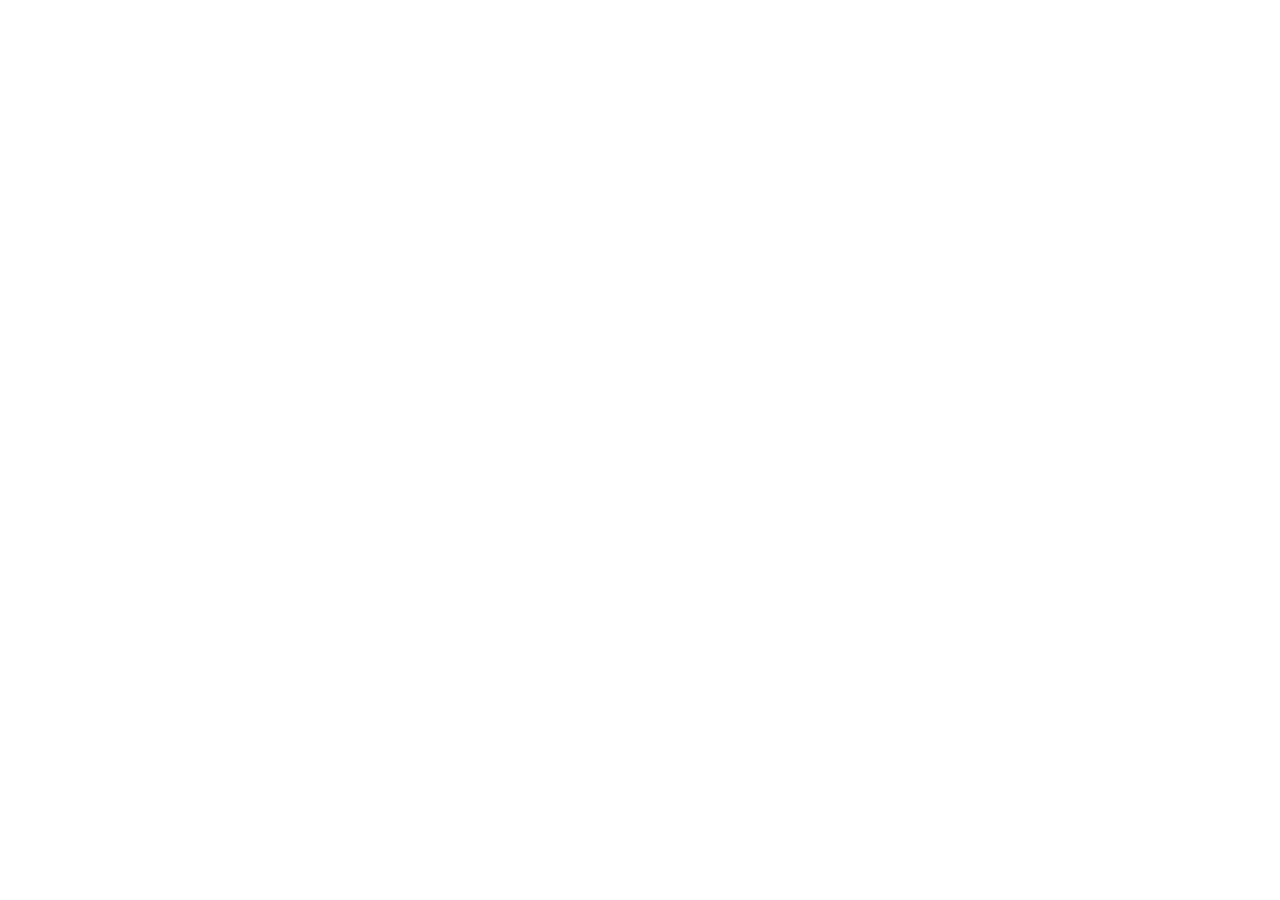
==== calendar.html @ 25cab40b "Add files via upload" ====
<!doctype html><html lang="en"><head><meta charset="utf-8"><meta name="viewport" content="width=device-width,initial-scale=1"><meta name="description" content="IPOFINDS IPO intelligence dashboard"><title>IPOFINDS</title><link rel="stylesheet" href="assets/style.css"></head><body><div id="app"></div><script src="assets/app.js"></script></body></html>
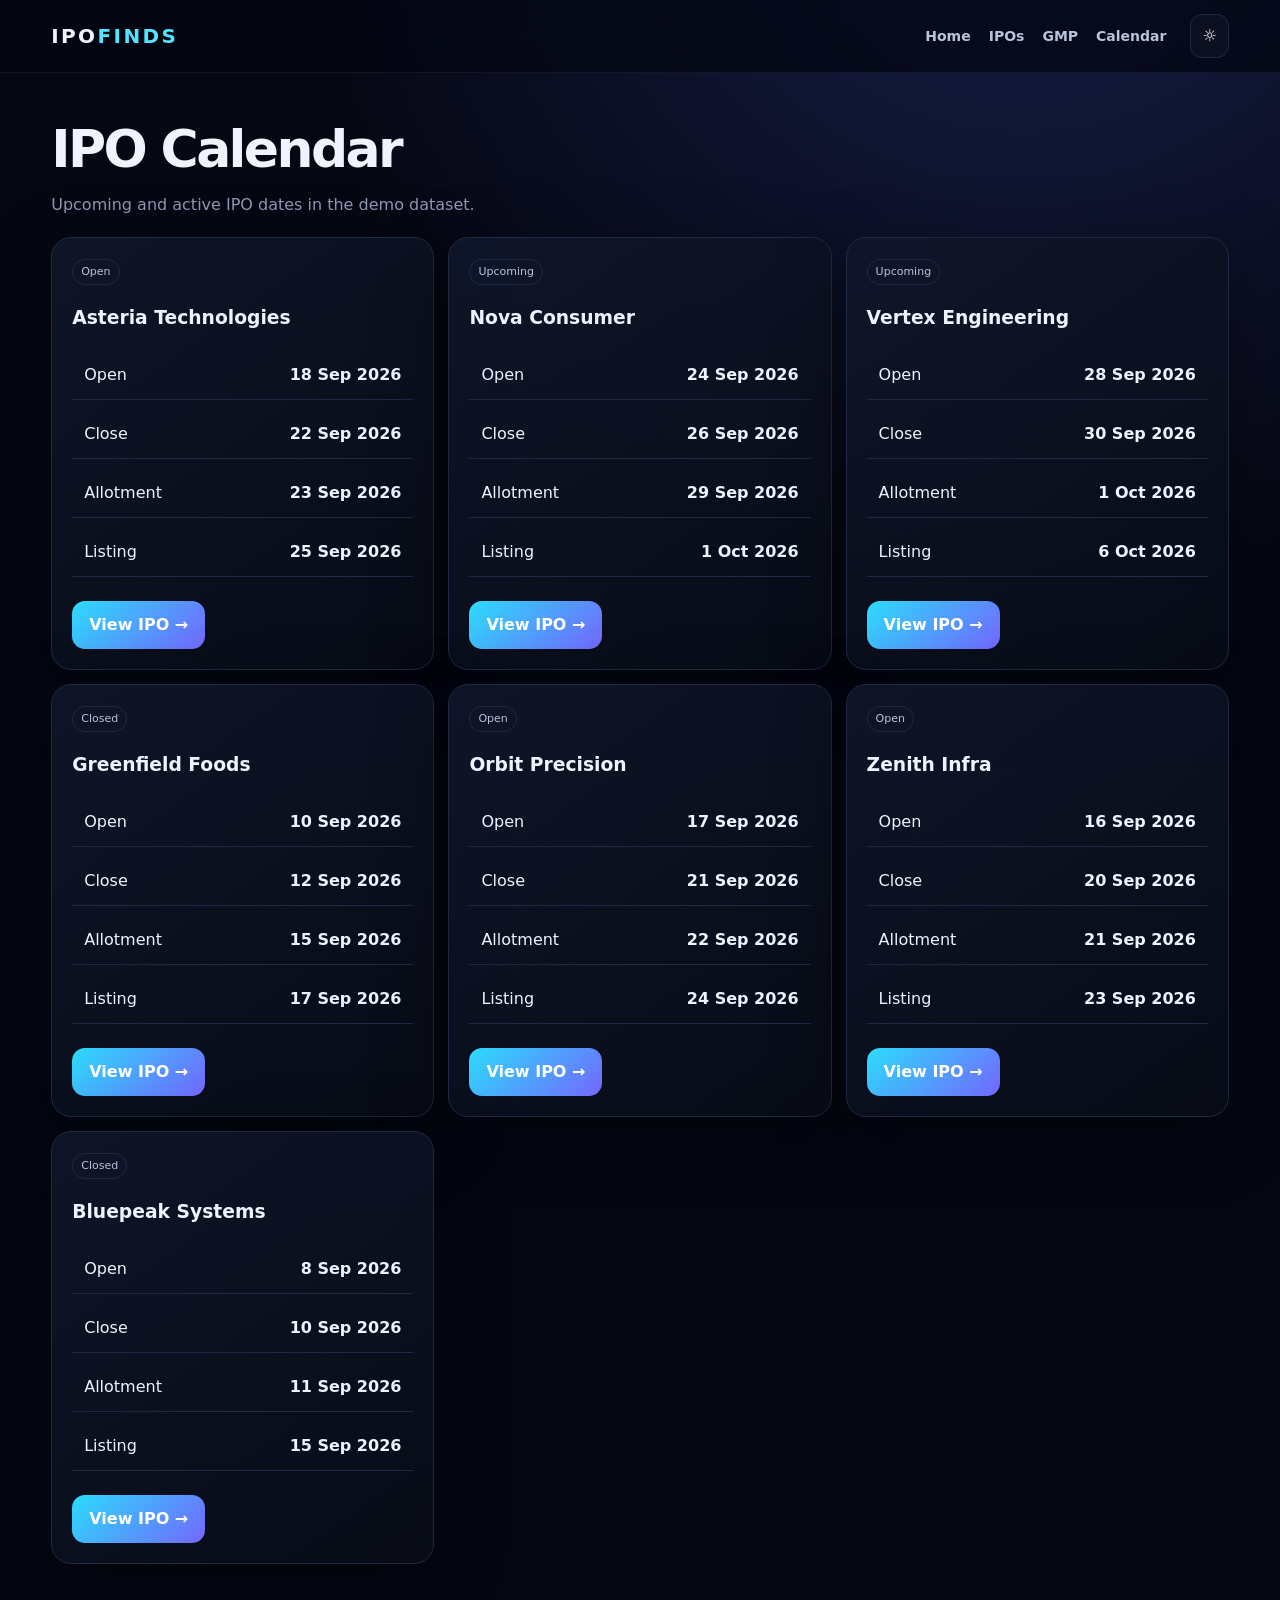
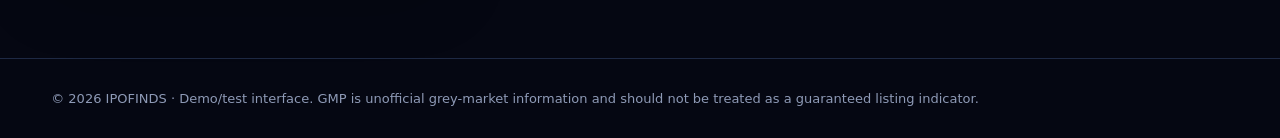
==== commit 42a492e6: "Add files via upload" ====
--- a/calendar.html
+++ b/calendar.html
@@ -1 +1 @@
-<!doctype html><html lang="en"><head><meta charset="utf-8"><meta name="viewport" content="width=device-width,initial-scale=1"><meta name="description" content="IPOFINDS IPO intelligence dashboard"><title>IPOFINDS</title><link rel="stylesheet" href="assets/style.css"></head><body><div id="app"></div><script src="assets/app.js"></script></body></html>
+<!doctype html><html lang="en"><head><meta charset="utf-8"><meta name="viewport" content="width=device-width,initial-scale=1"><meta name="description" content="IPOFINDS calendar dashboard"><title>IPOFINDS — Calendar</title><link rel="stylesheet" href="assets/style.css"></head><body><div id="app"></div><script src="assets/app.js"></script></body></html>
--- a/assets/style.css
+++ b/assets/style.css
@@ -0,0 +1,3 @@
+:root{--bg:#050712;--panel:#0c1020;--panel2:#10162a;--text:#eef3ff;--muted:#8e9ab6;--line:#1e2944;--cyan:#53e5ff;--violet:#8c7bff;--green:#42e6a4;--red:#ff6b7a;--shadow:0 20px 70px rgba(0,0,0,.35)}
+*{box-sizing:border-box}html{scroll-behavior:smooth}body{margin:0;background:radial-gradient(circle at 80% -10%,#18204b 0,transparent 35%),var(--bg);color:var(--text);font-family:Inter,system-ui,-apple-system,Segoe UI,sans-serif;line-height:1.5}a{color:inherit;text-decoration:none}button,input,select{font:inherit}.wrap{width:min(1180px,92%);margin:auto}.nav{position:sticky;top:0;z-index:20;background:rgba(5,7,18,.78);backdrop-filter:blur(18px);border-bottom:1px solid rgba(255,255,255,.06)}.navin{height:72px;display:flex;align-items:center;gap:24px}.logo{font-weight:900;letter-spacing:.12em;font-size:20px}.logo span{color:var(--cyan)}.links{display:flex;gap:18px;margin-left:auto}.links a{color:#b9c4dc;font-weight:700;font-size:14px}.links a:hover,.links a.active{color:#fff}.theme{border:1px solid var(--line);background:#0c1020;color:#fff;border-radius:12px;padding:9px 11px;cursor:pointer}.hero{padding:78px 0 48px;position:relative;overflow:hidden}.hero:after{content:"";position:absolute;width:420px;height:420px;border:1px solid rgba(83,229,255,.12);border-radius:50%;right:-110px;top:-120px;box-shadow:0 0 0 55px rgba(140,123,255,.035),0 0 0 110px rgba(83,229,255,.025);pointer-events:none}.eyebrow{display:inline-flex;gap:8px;align-items:center;color:var(--cyan);font-size:12px;font-weight:900;letter-spacing:.12em;text-transform:uppercase}.dot{width:8px;height:8px;border-radius:50%;background:var(--green);box-shadow:0 0 18px var(--green)}h1{font-size:clamp(42px,7vw,78px);line-height:.96;margin:18px 0;max-width:850px;letter-spacing:-.05em}.grad{background:linear-gradient(90deg,#fff,var(--cyan),#a78bfa);-webkit-background-clip:text;background-clip:text;color:transparent}.lead{max-width:700px;color:var(--muted);font-size:18px}.actions{display:flex;gap:12px;flex-wrap:wrap;margin-top:26px}.btn{border:1px solid var(--line);background:#0e1427;color:#fff;padding:12px 17px;border-radius:13px;font-weight:800;cursor:pointer;display:inline-flex;align-items:center;gap:8px}.btn.primary{background:linear-gradient(135deg,#2bdcfb,#7367ff);border:0}.btn:hover{transform:translateY(-1px)}.section{padding:34px 0}.section h2{font-size:28px;margin:0 0 6px}.sub{color:var(--muted);margin:0 0 20px}.stats,.grid{display:grid;gap:14px}.stats{grid-template-columns:repeat(4,1fr)}.grid{grid-template-columns:repeat(3,1fr)}.card{background:linear-gradient(145deg,rgba(16,22,42,.92),rgba(8,11,23,.92));border:1px solid var(--line);border-radius:20px;padding:20px;box-shadow:var(--shadow)}.stat b{display:block;font-size:30px}.stat span{color:var(--muted);font-size:13px}.tablebox{overflow:auto;border:1px solid var(--line);border-radius:18px;background:rgba(8,11,23,.8)}table{width:100%;border-collapse:collapse;min-width:800px}th,td{text-align:left;padding:15px;border-bottom:1px solid #172039}th{font-size:12px;color:#8e9ab6;text-transform:uppercase;letter-spacing:.08em}td{font-weight:650}.gmp{color:var(--green)}.muted{color:var(--muted)}.tag{display:inline-block;border:1px solid var(--line);padding:4px 8px;border-radius:999px;font-size:11px;color:#b9c4dc}.filters{display:flex;gap:10px;flex-wrap:wrap;margin-bottom:16px}.filters input,.filters select{background:#0b1020;border:1px solid var(--line);color:#fff;padding:11px 13px;border-radius:12px;outline:none}.filters input{min-width:240px}.ipo-card h3{margin:8px 0}.ipo-card .row{display:flex;justify-content:space-between;gap:12px}.price{font-size:22px;font-weight:900}.footer{margin-top:60px;padding:30px 0;border-top:1px solid var(--line);color:var(--muted);font-size:13px}.detail-hero{padding:54px 0 25px}.crumb{color:var(--muted);font-size:13px;margin-bottom:18px}.detail-grid{display:grid;grid-template-columns:1.5fr .8fr;gap:18px}.metric-grid{display:grid;grid-template-columns:repeat(3,1fr);gap:12px}.metric{background:#0a0f1e;border:1px solid var(--line);border-radius:14px;padding:14px}.metric small{display:block;color:var(--muted)}.metric strong{display:block;font-size:20px;margin-top:5px}.timeline{display:grid;gap:10px}.timeline div{display:flex;justify-content:space-between;padding:12px;border-bottom:1px solid var(--line)}.notice{padding:13px 15px;border-left:3px solid var(--cyan);background:#0b1222;color:#aeb9d2;border-radius:10px}.hide{display:none}.light{--bg:#f4f7fb;--panel:#fff;--panel2:#fff;--text:#10182b;--muted:#59657d;--line:#d8e0ef}.light .nav{background:rgba(244,247,251,.82)}.light .card,.light .tablebox{background:#fff}.light .btn,.light .theme,.light .filters input,.light .filters select{background:#fff;color:#10182b}.light table{background:#fff}
+@media(max-width:800px){.links{gap:10px}.links a{font-size:12px}.stats{grid-template-columns:repeat(2,1fr)}.grid{grid-template-columns:1fr}.detail-grid{grid-template-columns:1fr}.metric-grid{grid-template-columns:repeat(2,1fr)}h1{font-size:48px}.navin{gap:10px}.logo{font-size:17px}.theme{margin-left:auto}.links{margin-left:0;overflow:auto;white-space:nowrap}.navin{height:64px}}
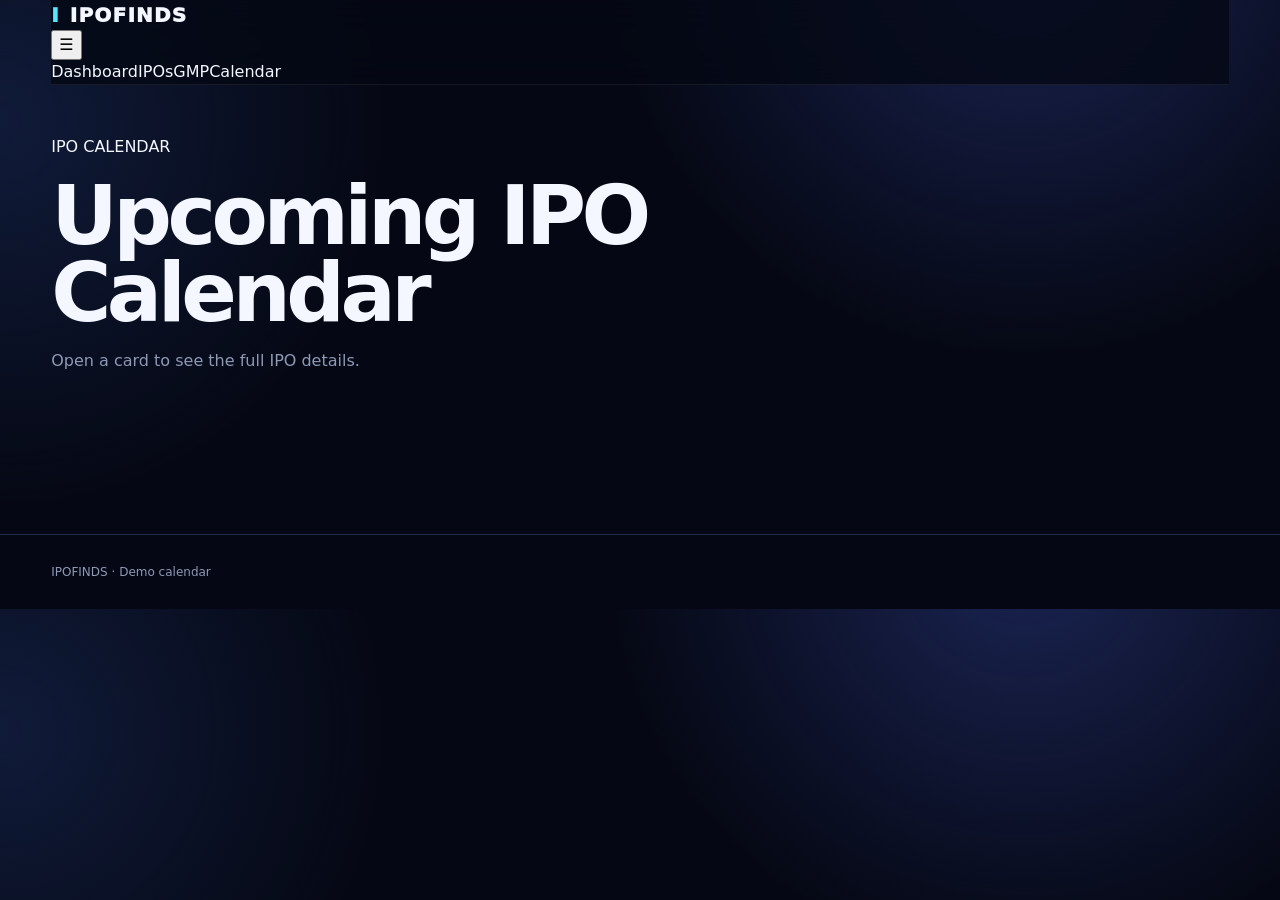
==== commit ae9ddb9d: "Add files via upload" ====
--- a/calendar.html
+++ b/calendar.html
@@ -1 +1 @@
-<!doctype html><html lang="en"><head><meta charset="utf-8"><meta name="viewport" content="width=device-width,initial-scale=1"><meta name="description" content="IPOFINDS calendar dashboard"><title>IPOFINDS — Calendar</title><link rel="stylesheet" href="assets/style.css"></head><body><div id="app"></div><script src="assets/app.js"></script></body></html>
+<!doctype html><html><head><meta charset="utf-8"><meta name="viewport" content="width=device-width,initial-scale=1"><title>IPO Calendar — IPOFINDS</title><link rel="stylesheet" href="assets/style.css"></head><body><header class="top"><div class="wrap nav"><a class="brand" href="index.html"><span class="brandmark">I</span>IPOFINDS</a><button class="menu">☰</button><nav class="navlinks"><a href="index.html">Dashboard</a><a href="ipos.html">IPOs</a><a href="gmp.html">GMP</a><a class="active" href="calendar.html">Calendar</a></nav></div></header><main class="wrap"><section class="detail-hero"><span class="pill">IPO CALENDAR</span><h1>Upcoming IPO Calendar</h1><p class="muted">Open a card to see the full IPO details.</p></section><section class="section"><div id="calendarList" class="calendar"></div></section></main><footer class="footer"><div class="wrap">IPOFINDS · Demo calendar</div></footer><script src="assets/app.js"></script></body></html>
--- a/assets/style.css
+++ b/assets/style.css
@@ -1,3 +1,11 @@
-:root{--bg:#050712;--panel:#0c1020;--panel2:#10162a;--text:#eef3ff;--muted:#8e9ab6;--line:#1e2944;--cyan:#53e5ff;--violet:#8c7bff;--green:#42e6a4;--red:#ff6b7a;--shadow:0 20px 70px rgba(0,0,0,.35)}
-*{box-sizing:border-box}html{scroll-behavior:smooth}body{margin:0;background:radial-gradient(circle at 80% -10%,#18204b 0,transparent 35%),var(--bg);color:var(--text);font-family:Inter,system-ui,-apple-system,Segoe UI,sans-serif;line-height:1.5}a{color:inherit;text-decoration:none}button,input,select{font:inherit}.wrap{width:min(1180px,92%);margin:auto}.nav{position:sticky;top:0;z-index:20;background:rgba(5,7,18,.78);backdrop-filter:blur(18px);border-bottom:1px solid rgba(255,255,255,.06)}.navin{height:72px;display:flex;align-items:center;gap:24px}.logo{font-weight:900;letter-spacing:.12em;font-size:20px}.logo span{color:var(--cyan)}.links{display:flex;gap:18px;margin-left:auto}.links a{color:#b9c4dc;font-weight:700;font-size:14px}.links a:hover,.links a.active{color:#fff}.theme{border:1px solid var(--line);background:#0c1020;color:#fff;border-radius:12px;padding:9px 11px;cursor:pointer}.hero{padding:78px 0 48px;position:relative;overflow:hidden}.hero:after{content:"";position:absolute;width:420px;height:420px;border:1px solid rgba(83,229,255,.12);border-radius:50%;right:-110px;top:-120px;box-shadow:0 0 0 55px rgba(140,123,255,.035),0 0 0 110px rgba(83,229,255,.025);pointer-events:none}.eyebrow{display:inline-flex;gap:8px;align-items:center;color:var(--cyan);font-size:12px;font-weight:900;letter-spacing:.12em;text-transform:uppercase}.dot{width:8px;height:8px;border-radius:50%;background:var(--green);box-shadow:0 0 18px var(--green)}h1{font-size:clamp(42px,7vw,78px);line-height:.96;margin:18px 0;max-width:850px;letter-spacing:-.05em}.grad{background:linear-gradient(90deg,#fff,var(--cyan),#a78bfa);-webkit-background-clip:text;background-clip:text;color:transparent}.lead{max-width:700px;color:var(--muted);font-size:18px}.actions{display:flex;gap:12px;flex-wrap:wrap;margin-top:26px}.btn{border:1px solid var(--line);background:#0e1427;color:#fff;padding:12px 17px;border-radius:13px;font-weight:800;cursor:pointer;display:inline-flex;align-items:center;gap:8px}.btn.primary{background:linear-gradient(135deg,#2bdcfb,#7367ff);border:0}.btn:hover{transform:translateY(-1px)}.section{padding:34px 0}.section h2{font-size:28px;margin:0 0 6px}.sub{color:var(--muted);margin:0 0 20px}.stats,.grid{display:grid;gap:14px}.stats{grid-template-columns:repeat(4,1fr)}.grid{grid-template-columns:repeat(3,1fr)}.card{background:linear-gradient(145deg,rgba(16,22,42,.92),rgba(8,11,23,.92));border:1px solid var(--line);border-radius:20px;padding:20px;box-shadow:var(--shadow)}.stat b{display:block;font-size:30px}.stat span{color:var(--muted);font-size:13px}.tablebox{overflow:auto;border:1px solid var(--line);border-radius:18px;background:rgba(8,11,23,.8)}table{width:100%;border-collapse:collapse;min-width:800px}th,td{text-align:left;padding:15px;border-bottom:1px solid #172039}th{font-size:12px;color:#8e9ab6;text-transform:uppercase;letter-spacing:.08em}td{font-weight:650}.gmp{color:var(--green)}.muted{color:var(--muted)}.tag{display:inline-block;border:1px solid var(--line);padding:4px 8px;border-radius:999px;font-size:11px;color:#b9c4dc}.filters{display:flex;gap:10px;flex-wrap:wrap;margin-bottom:16px}.filters input,.filters select{background:#0b1020;border:1px solid var(--line);color:#fff;padding:11px 13px;border-radius:12px;outline:none}.filters input{min-width:240px}.ipo-card h3{margin:8px 0}.ipo-card .row{display:flex;justify-content:space-between;gap:12px}.price{font-size:22px;font-weight:900}.footer{margin-top:60px;padding:30px 0;border-top:1px solid var(--line);color:var(--muted);font-size:13px}.detail-hero{padding:54px 0 25px}.crumb{color:var(--muted);font-size:13px;margin-bottom:18px}.detail-grid{display:grid;grid-template-columns:1.5fr .8fr;gap:18px}.metric-grid{display:grid;grid-template-columns:repeat(3,1fr);gap:12px}.metric{background:#0a0f1e;border:1px solid var(--line);border-radius:14px;padding:14px}.metric small{display:block;color:var(--muted)}.metric strong{display:block;font-size:20px;margin-top:5px}.timeline{display:grid;gap:10px}.timeline div{display:flex;justify-content:space-between;padding:12px;border-bottom:1px solid var(--line)}.notice{padding:13px 15px;border-left:3px solid var(--cyan);background:#0b1222;color:#aeb9d2;border-radius:10px}.hide{display:none}.light{--bg:#f4f7fb;--panel:#fff;--panel2:#fff;--text:#10182b;--muted:#59657d;--line:#d8e0ef}.light .nav{background:rgba(244,247,251,.82)}.light .card,.light .tablebox{background:#fff}.light .btn,.light .theme,.light .filters input,.light .filters select{background:#fff;color:#10182b}.light table{background:#fff}
-@media(max-width:800px){.links{gap:10px}.links a{font-size:12px}.stats{grid-template-columns:repeat(2,1fr)}.grid{grid-template-columns:1fr}.detail-grid{grid-template-columns:1fr}.metric-grid{grid-template-columns:repeat(2,1fr)}h1{font-size:48px}.navin{gap:10px}.logo{font-size:17px}.theme{margin-left:auto}.links{margin-left:0;overflow:auto;white-space:nowrap}.navin{height:64px}}
+:root{--bg:#050814;--panel:#0b1122;--panel2:#10182d;--text:#f4f7ff;--muted:#8d99b5;--line:#202b47;--cyan:#55e6ff;--blue:#6e7cff;--violet:#a37cff;--green:#43e7a2;--red:#ff7080;--shadow:0 22px 70px rgba(0,0,0,.35)}
+*{box-sizing:border-box}html{scroll-behavior:smooth}body{margin:0;background:radial-gradient(circle at 80% -10%,#1a2453 0,transparent 34%),radial-gradient(circle at 0 20%,#101b39 0,transparent 28%),var(--bg);color:var(--text);font-family:Inter,ui-sans-serif,system-ui,-apple-system,BlinkMacSystemFont,"Segoe UI",sans-serif;line-height:1.5}body.light{--bg:#f4f7fb;--panel:#fff;--panel2:#fff;--text:#11192c;--muted:#5d6980;--line:#dce3ef;background:linear-gradient(#f7f9fd,#eef3f9)}a{text-decoration:none;color:inherit}button,input,select{font:inherit}.wrap{width:min(1180px,92%);margin:auto}
+.nav{position:sticky;top:0;z-index:100;background:rgba(5,8,20,.78);backdrop-filter:blur(18px);border-bottom:1px solid rgba(255,255,255,.07)}body.light .nav{background:rgba(247,249,253,.82)}.navin{min-height:76px;display:flex;align-items:center;gap:24px}.brand{display:flex;align-items:center;gap:10px;font-weight:950;letter-spacing:.06em;font-size:20px;white-space:nowrap}.brand-mark{width:38px;height:38px;border-radius:12px;background:linear-gradient(145deg,#9d84ff,#45dfff);display:grid;place-items:center;color:#06101e;font-weight:1000;box-shadow:0 10px 30px rgba(83,229,255,.18)}.brand span{color:var(--cyan)}.links{display:flex;gap:7px;margin-left:auto}.links a{padding:9px 12px;border-radius:10px;color:var(--muted);font-size:14px;font-weight:800}.links a:hover,.links a.active{color:var(--text);background:rgba(255,255,255,.05)}.theme{width:42px;height:42px;border-radius:12px;border:1px solid var(--line);background:var(--panel);color:var(--text);cursor:pointer}.mobile-nav{display:none}
+.hero{position:relative;overflow:hidden;padding:78px 0 52px}.hero:before{content:"";position:absolute;width:430px;height:430px;border:1px solid rgba(85,230,255,.14);border-radius:50%;right:-130px;top:-160px;box-shadow:0 0 0 55px rgba(110,124,255,.04),0 0 0 110px rgba(85,230,255,.025);transform:perspective(700px) rotateX(62deg);pointer-events:none}.eyebrow{display:inline-flex;align-items:center;gap:8px;text-transform:uppercase;letter-spacing:.14em;font-size:12px;font-weight:950;color:var(--cyan)}.pulse{width:8px;height:8px;border-radius:50%;background:var(--green);box-shadow:0 0 16px var(--green)}h1{font-size:clamp(44px,7vw,82px);line-height:.94;letter-spacing:-.055em;margin:18px 0;max-width:900px}.gradient{background:linear-gradient(90deg,#fff,var(--cyan),#b08cff);-webkit-background-clip:text;background-clip:text;color:transparent}.lead{max-width:720px;color:var(--muted);font-size:18px}.actions{display:flex;flex-wrap:wrap;gap:12px;margin-top:26px}.btn{display:inline-flex;align-items:center;justify-content:center;gap:8px;border:1px solid var(--line);background:var(--panel);color:var(--text);padding:11px 16px;border-radius:12px;font-weight:850;cursor:pointer;transition:.18s transform,.18s border-color}.btn:hover{transform:translateY(-1px);border-color:#425173}.btn.primary{border:0;background:linear-gradient(135deg,#43dffb,#7268ff);color:#06101c}.btn.small{padding:8px 11px;font-size:13px}
+.section{padding:36px 0}.section-title{margin-bottom:20px}.section-title h2{margin:0;font-size:30px}.section-title p{margin:5px 0 0;color:var(--muted)}.stats{display:grid;grid-template-columns:repeat(4,1fr);gap:14px}.card{background:linear-gradient(145deg,rgba(16,24,45,.94),rgba(7,11,24,.94));border:1px solid var(--line);border-radius:20px;padding:20px;box-shadow:var(--shadow)}body.light .card{background:#fff}.stat strong{font-size:32px;display:block}.stat span{color:var(--muted);font-size:13px}.grid{display:grid;grid-template-columns:repeat(3,1fr);gap:14px}.ipo-card h3{font-size:21px;margin:9px 0 12px}.tag{display:inline-flex;border:1px solid var(--line);padding:4px 9px;border-radius:999px;color:#b8c4df;font-size:11px;font-weight:900}.price-row{display:flex;justify-content:space-between;gap:12px;align-items:center}.price{font-size:21px;font-weight:950}.gmp{color:var(--green)!important}.muted{color:var(--muted)}.spacer{height:10px}
+.filters{display:grid;grid-template-columns:1fr 170px 170px;gap:10px;margin:20px 0}.input,.select{width:100%;border:1px solid var(--line);background:var(--panel);color:var(--text);padding:12px 14px;border-radius:12px;outline:none}.input:focus,.select:focus{border-color:#50648f}.tabs{display:flex;gap:7px;flex-wrap:wrap;margin-bottom:16px}.tab{border:1px solid var(--line);background:var(--panel);color:var(--muted);padding:9px 14px;border-radius:11px;font-weight:850;cursor:pointer}.tab.active{color:var(--text);background:linear-gradient(135deg,rgba(85,230,255,.16),rgba(163,124,255,.16));border-color:#425173}
+.table-wrap{overflow:auto;border:1px solid var(--line);border-radius:18px;background:var(--panel)}table{width:100%;border-collapse:collapse;min-width:850px}th,td{padding:15px;text-align:left;border-bottom:1px solid var(--line)}th{font-size:11px;text-transform:uppercase;letter-spacing:.1em;color:var(--muted)}td{font-weight:700}.empty{padding:30px;text-align:center;color:var(--muted)}
+.timeline{display:grid;gap:8px}.timeline div{display:flex;justify-content:space-between;gap:15px;padding:11px 0;border-bottom:1px solid var(--line)}.timeline span{color:var(--muted)}.metric-grid{display:grid;grid-template-columns:repeat(3,1fr);gap:11px}.metric{background:rgba(0,0,0,.12);border:1px solid var(--line);border-radius:14px;padding:14px}.metric small{display:block;color:var(--muted)}.metric strong{display:block;font-size:20px;margin-top:5px}.detail-hero{padding:50px 0 18px}.crumb{margin-bottom:18px;color:var(--muted);font-size:14px}.detail-grid{display:grid;grid-template-columns:1.4fr .8fr;gap:16px}.notice{padding:14px 16px;border-left:3px solid var(--cyan);border-radius:10px;background:rgba(85,230,255,.05);color:#b8c4df}.history{height:150px;position:relative;margin-top:14px;border-bottom:1px solid var(--line);overflow:hidden}.history svg{width:100%;height:100%}
+.footer{border-top:1px solid var(--line);margin-top:55px;padding:28px 0;color:var(--muted);font-size:12px}.footer-grid{display:flex;justify-content:space-between;gap:15px;flex-wrap:wrap}.footer-links{display:flex;gap:15px}.refresh{float:right}.toast{position:fixed;right:18px;bottom:80px;z-index:200;background:var(--panel2);border:1px solid var(--line);padding:12px 15px;border-radius:12px;box-shadow:var(--shadow);display:none}.toast.show{display:block}
+@media(max-width:850px){.links{display:none}.navin{min-height:68px}.mobile-nav{position:fixed;display:flex;left:10px;right:10px;bottom:10px;z-index:110;background:rgba(8,12,25,.92);backdrop-filter:blur(18px);border:1px solid var(--line);border-radius:18px;padding:7px;justify-content:space-around;box-shadow:0 20px 50px rgba(0,0,0,.35)}body.light .mobile-nav{background:rgba(255,255,255,.92)}.mobile-nav a{display:flex;flex-direction:column;align-items:center;gap:2px;color:var(--muted);font-size:10px;font-weight:850;padding:5px 10px;border-radius:10px}.mobile-nav a.active{color:var(--text);background:rgba(85,230,255,.09)}.mobile-nav .icon{font-size:17px}.hero{padding:52px 0 35px}.stats{grid-template-columns:repeat(2,1fr)}.grid{grid-template-columns:1fr}.filters{grid-template-columns:1fr}.detail-grid{grid-template-columns:1fr}.metric-grid{grid-template-columns:repeat(2,1fr)}.footer{padding-bottom:100px}.refresh{float:none;margin-top:10px}.table-wrap{border-radius:14px}}
+@media(max-width:480px){h1{font-size:45px}.brand{font-size:18px}.brand-mark{width:36px;height:36px}.stats{gap:10px}.card{padding:16px}.metric-grid{grid-template-columns:1fr}.price-row{align-items:flex-start;flex-direction:column}.mobile-nav a{padding:5px 7px}}
